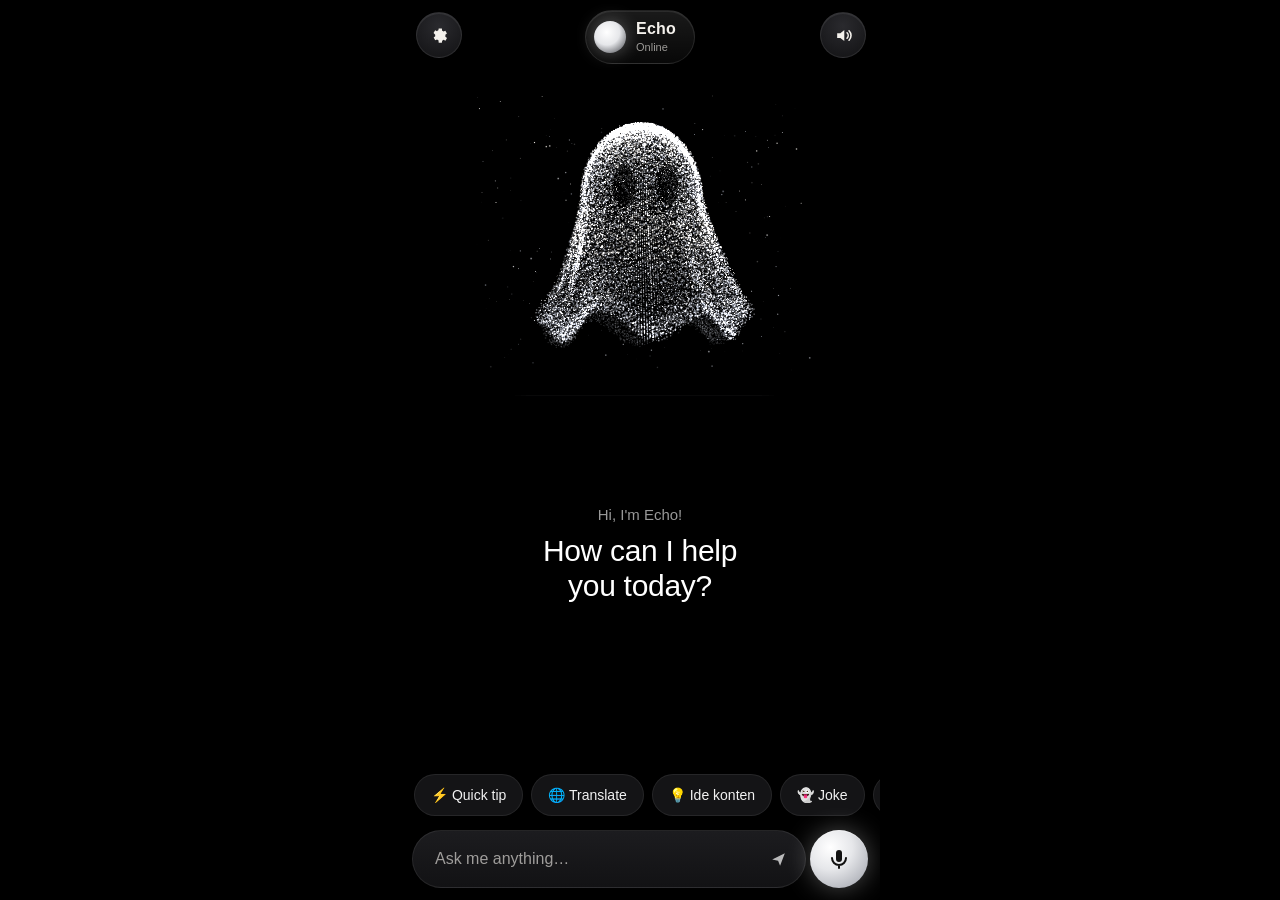
==== index.html @ 075603db "Echo: 3D particle ghost AI assistant (static site)" ====
<!doctype html>
<html lang="en">
<head>
<meta charset="utf-8">
<meta name="viewport" content="width=device-width, initial-scale=1, viewport-fit=cover, maximum-scale=1, user-scalable=no">
<title>Echo · 3D Ghost Assistant</title>
<meta name="theme-color" content="#000000">
<meta name="apple-mobile-web-app-capable" content="yes">
<meta name="mobile-web-app-capable" content="yes">
<meta name="apple-mobile-web-app-status-bar-style" content="black-translucent">
<meta name="apple-mobile-web-app-title" content="Echo">
<link rel="apple-touch-icon" href="assets/icon-180.png">
<link rel="icon" href="assets/icon-192.png">
<link rel="manifest" href="manifest.webmanifest">
<link rel="stylesheet" href="css/style.css">
<script type="importmap">{ "imports": { "three": "./vendor/three.module.js" } }</script>
</head>
<body>
<div id="app">
  <canvas id="scene" aria-label="3D ghost mascot. Tap to say hi, drag to spin."></canvas>

  <header class="top">
    <div class="brand">
      <span class="dot" id="statusDot"></span>
      <div>
        <div class="name" id="botName">Echo</div>
        <div class="status" id="statusText">Online</div>
      </div>
    </div>
    <div class="actions">
      <span class="chip" id="modeChip">Demo</span>
      <button class="icon-btn lang" id="langBtn" aria-label="Language">EN</button>
      <button class="icon-btn" id="muteBtn" aria-label="Mute voice">
        <svg viewBox="0 0 24 24" class="ic-on"><path d="M4 9v6h4l5 4V5L8 9H4z"/><path d="M16.5 8.5a5 5 0 0 1 0 7M19 6a8.5 8.5 0 0 1 0 12" fill="none" stroke="currentColor" stroke-width="2" stroke-linecap="round"/></svg>
        <svg viewBox="0 0 24 24" class="ic-off"><path d="M4 9v6h4l5 4V5L8 9H4z"/><path d="M17 9l5 6M22 9l-5 6" fill="none" stroke="currentColor" stroke-width="2" stroke-linecap="round"/></svg>
      </button>
      <button class="icon-btn" id="settingsBtn" aria-label="Settings">
        <svg viewBox="0 0 24 24"><path d="M12 15.5A3.5 3.5 0 1 0 12 8.5a3.5 3.5 0 0 0 0 7zm7.4-2.5a7.6 7.6 0 0 0 0-2l2-1.6-2-3.4-2.4 1a7.4 7.4 0 0 0-1.7-1L15 3h-4l-.4 2.5a7.4 7.4 0 0 0-1.7 1l-2.4-1-2 3.4L6.6 11a7.6 7.6 0 0 0 0 2l-2 1.6 2 3.4 2.4-1a7.4 7.4 0 0 0 1.7 1L11 21h4l.4-2.5a7.4 7.4 0 0 0 1.7-1l2.4 1 2-3.4-2.1-1.6z"/></svg>
      </button>
    </div>
  </header>

  <div class="hint" id="hint">Tap me · drag to spin</div>

  <div class="greet"><div class="g-hi">Hi, I'm Echo!</div><h1>How can I help<br>you today?</h1></div>
  <div class="chips" aria-label="Suggestions">
    <button type="button" data-q="Give me a quick productivity tip">⚡ Quick tip</button>
    <button type="button" data-q="Translate 'good morning, have a great day' to Bahasa Indonesia">🌐 Translate</button>
    <button type="button" data-q="Kasih ide konten Instagram untuk desain interior">💡 Ide konten</button>
    <button type="button" data-q="Tell me a short ghost joke">👻 Joke</button>
    <button type="button" data-q="Help me plan my day">🗓 Plan my day</button>
  </div>
  <div class="subtitle" id="subtitle"><span class="sub-name">Echo</span><p id="subText"></p></div>

  <section class="chat">
    <div class="log" id="log" aria-live="polite"></div>
    <form class="composer" id="composer" autocomplete="off">
      <button type="button" class="mic" id="micBtn" aria-label="Talk">
        <svg viewBox="0 0 24 24"><rect x="9" y="3" width="6" height="12" rx="3"/><path d="M5 11a7 7 0 0 0 14 0M12 18v3" fill="none" stroke="currentColor" stroke-width="2" stroke-linecap="round"/></svg>
      </button>
      <input id="input" type="text" enterkeyhint="send" placeholder="Ask me anything…" aria-label="Message">
      <button type="submit" class="send" id="sendBtn" aria-label="Send">
        <svg viewBox="0 0 24 24"><path d="M4 12l16-8-6 16-2.5-6.5L4 12z"/></svg>
      </button>
    </form>
  </section>

  <div class="sheet-backdrop" id="sheetBackdrop" hidden></div>
  <form class="sheet" id="sheet" hidden aria-label="Settings" onsubmit="return false">
    <div class="grab"></div>
    <h2>Settings</h2>
    <label class="field">
      <span>Gemini API key</span>
      <div class="keyrow">
        <input id="keyInput" type="password" autocomplete="new-password" placeholder="Paste your key (AIza…)" autocapitalize="off" autocorrect="off" spellcheck="false">
        <button type="button" class="ghost-btn" id="showKeyBtn">Show</button>
      </div>
      <small>Free key: <a href="https://aistudio.google.com/apikey" target="_blank" rel="noopener">aistudio.google.com/apikey</a>. Saved only on this phone (localStorage), never in the code.</small>
    </label>
    <label class="field">
      <span>Model</span>
      <select id="modelSelect"></select>
    </label>
    <label class="field row">
      <span>Remember chat on this phone</span>
      <input type="checkbox" id="persistChk">
    </label>
    <div class="btnrow">
      <button type="button" class="primary" id="saveBtn">Save</button>
      <button type="button" class="ghost-btn" id="clearKeyBtn">Remove key</button>
      <button type="button" class="ghost-btn" id="clearChatBtn">Clear chat</button>
    </div>
    <p class="fine" id="voiceInfo"></p>
  </form>
</div>
<script type="module" src="js/main.js"></script>
</body>
</html>
---- css/style.css ----
:root{
  --acc-hi:#ffb36b; --acc-lo:#d9360c; --acc-deep:#4a1a00; --acc-glow:rgba(255,100,20,.55); --acc-ink:#fff;
  --orange:#ff7a1a; --orange-2:#ff9a4a;
  --ink:#f4f1ec; --muted:rgba(244,241,236,.62);
  --glass:rgba(24,29,38,.55); --line:rgba(255,255,255,.10);
  --sat:env(safe-area-inset-top,0px); --sab:env(safe-area-inset-bottom,0px);
  --sal:env(safe-area-inset-left,0px); --sar:env(safe-area-inset-right,0px);
}
*{box-sizing:border-box;-webkit-tap-highlight-color:transparent}
html,body{margin:0;height:100%;overflow:hidden;overscroll-behavior:none}
body{
  font:15px/1.4 -apple-system,BlinkMacSystemFont,"SF Pro Text","Segoe UI",Roboto,sans-serif;
  color:var(--ink);
  background:#20262f;
  position:fixed;inset:0;
  -webkit-user-select:none;user-select:none;
}
#app{
  position:relative;height:100%;height:100dvh;width:100%;max-width:480px;margin:0 auto;overflow:hidden;
  background:
    radial-gradient(120% 55% at 50% 30%, #7b8899 0%, rgba(123,136,153,0) 70%),
    radial-gradient(80% 40% at 85% 45%, rgba(255,122,26,.10), rgba(255,122,26,0) 70%),
    linear-gradient(180deg,#5f6c7e 0%,#465161 45%,#2a313d 78%,#20262f 100%);
}
@media (min-width:481px){ body{background:#161a21} #app{box-shadow:0 0 80px rgba(0,0,0,.5)} }
#scene{position:absolute;inset:0;width:100%;height:100%;display:block;touch-action:none;cursor:grab}
#scene:active{cursor:grabbing}

.top{
  position:absolute;top:0;left:0;right:0;z-index:5;
  display:flex;align-items:center;justify-content:space-between;gap:8px;
  padding:calc(var(--sat) + 10px) calc(var(--sar) + 14px) 8px calc(var(--sal) + 16px);
  pointer-events:none;
}
.top>*{pointer-events:auto}
.brand{display:flex;align-items:center;gap:10px;min-width:0}
.name{font-weight:700;font-size:18px;letter-spacing:.2px}
.status{font-size:12px;color:var(--muted);white-space:nowrap}
.dot{width:10px;height:10px;border-radius:50%;background:var(--orange);box-shadow:0 0 0 3px rgba(255,122,26,.2),0 0 14px var(--orange);flex:none;transition:transform .3s}
.dot.pulse{animation:pulse 1s ease-in-out infinite}
@keyframes pulse{50%{transform:scale(1.35);box-shadow:0 0 0 6px var(--acc-glow),0 0 20px var(--orange)}}
.actions{display:flex;align-items:center;gap:6px}
.chip{font-size:11px;font-weight:600;letter-spacing:.4px;text-transform:uppercase;padding:4px 8px;border-radius:999px;border:1px solid rgba(255,122,26,.55);color:var(--orange-2);background:rgba(255,122,26,.10)}
.chip.live{border-color:rgba(255,255,255,.25);color:var(--ink);background:rgba(255,255,255,.08)}
.icon-btn{
  width:38px;height:38px;border-radius:12px;border:1px solid var(--line);background:var(--glass);
  -webkit-backdrop-filter:blur(12px);backdrop-filter:blur(12px);
  color:var(--ink);display:grid;place-items:center;padding:0;font-family:inherit;font-weight:600;font-size:12px;line-height:1;cursor:pointer
}
.icon-btn svg{width:19px;height:19px;fill:currentColor}
.icon-btn .ic-off{display:none}
.icon-btn.muted .ic-on{display:none}.icon-btn.muted .ic-off{display:block}
.icon-btn.muted{color:var(--muted)}
.icon-btn:active,.mic:active,.send:active{transform:scale(.94)}

.hint{
  position:absolute;left:50%;top:calc(var(--sat) + 64px);transform:translateX(-50%);z-index:4;
  font-size:12px;color:var(--muted);background:rgba(20,24,31,.35);padding:5px 10px;border-radius:999px;
  transition:opacity .6s;pointer-events:none;white-space:nowrap
}
.hint.gone{opacity:0}

.chat{
  position:absolute;left:0;right:0;bottom:0;z-index:5;
  padding:0 calc(var(--sar) + 12px) calc(var(--sab) + 12px) calc(var(--sal) + 12px);
  display:flex;flex-direction:column;gap:10px;pointer-events:none;
}
.log{
  pointer-events:auto;max-height:min(34vh,300px);max-height:min(34dvh,300px);overflow-y:auto;overflow-x:hidden;
  display:flex;flex-direction:column;gap:8px;padding:18px 2px 2px;
  -webkit-mask-image:linear-gradient(180deg,transparent 0,#000 22px);mask-image:linear-gradient(180deg,transparent 0,#000 22px);
  -webkit-overflow-scrolling:touch;overscroll-behavior:contain;-webkit-user-select:text;user-select:text
}
.msg{max-width:84%;padding:9px 13px;border-radius:18px;white-space:pre-wrap;word-wrap:break-word;overflow-wrap:anywhere;animation:pop .25s ease-out}
.msg.bot{align-self:flex-start;background:rgba(20,24,31,.62);border:1px solid var(--line);border-bottom-left-radius:6px;-webkit-backdrop-filter:blur(14px);backdrop-filter:blur(14px)}
.msg.user{align-self:flex-end;background:linear-gradient(135deg,var(--orange),var(--orange-2));color:#1d1208;font-weight:500;border-bottom-right-radius:6px}
.msg.err{border-color:rgba(255,122,26,.6)}
.msg a{color:var(--orange-2)}
.msg.typing{display:flex;gap:5px;padding:13px 15px}
.msg.typing i{width:7px;height:7px;border-radius:50%;background:var(--orange);opacity:.4;animation:tdot 1s infinite}
.msg.typing i:nth-child(2){animation-delay:.15s}.msg.typing i:nth-child(3){animation-delay:.3s}
@keyframes tdot{40%{opacity:1;transform:translateY(-3px)}}
@keyframes pop{from{opacity:0;transform:translateY(6px) scale(.98)}}

.composer{
  pointer-events:auto;display:flex;align-items:center;gap:8px;padding:6px;border-radius:24px;
  background:rgba(20,24,31,.7);border:1px solid var(--line);-webkit-backdrop-filter:blur(16px);backdrop-filter:blur(16px)
}
.composer input{
  flex:1;min-width:0;height:40px;border:0;outline:0;background:transparent;color:var(--ink);
  font-size:16px; /* >=16px prevents iOS zoom */ padding:0 4px;-webkit-user-select:text;user-select:text
}
.composer input::placeholder{color:var(--muted)}
.mic,.send{width:42px;height:42px;border-radius:50%;border:0;display:grid;place-items:center;flex:none;cursor:pointer;padding:0}
.mic{background:rgba(255,255,255,.08);color:var(--ink)}
.mic svg{width:20px;height:20px;fill:currentColor}
.mic.on{background:var(--orange);color:#1d1208;box-shadow:0 0 0 0 var(--acc-glow);animation:ring 1.2s infinite}
.mic.unsupported{opacity:.35}
@keyframes ring{70%{box-shadow:0 0 0 12px rgba(255,122,26,0)}100%{box-shadow:0 0 0 0 rgba(255,122,26,0)}}
.send{background:var(--orange);color:#1d1208}
.send svg{width:19px;height:19px;fill:currentColor}
.send:disabled{opacity:.45}

.sheet-backdrop{position:absolute;inset:0;z-index:9;background:rgba(8,10,14,.5)}
.sheet{
  position:absolute;left:0;right:0;bottom:0;z-index:10;max-height:88%;overflow-y:auto;
  background:#1c2129;border-top:1px solid var(--line);border-radius:22px 22px 0 0;
  padding:8px calc(var(--sar) + 18px) calc(var(--sab) + 18px) calc(var(--sal) + 18px);
  animation:up .25s ease-out;-webkit-user-select:text;user-select:text
}
@keyframes up{from{transform:translateY(40px);opacity:0}}
.grab{width:40px;height:5px;border-radius:3px;background:rgba(255,255,255,.2);margin:4px auto 10px}
.sheet h2{margin:0 0 12px;font-size:19px}
.field{display:block;margin:0 0 14px}
.field>span{display:block;font-size:13px;color:var(--muted);margin-bottom:6px}
.field.row{display:flex;align-items:center;justify-content:space-between}
.field.row>span{margin:0}
.field small{display:block;margin-top:6px;color:var(--muted);font-size:12px}
.field a{color:var(--orange-2)}
.keyrow{display:flex;gap:8px}
.sheet input[type=password],.sheet input[type=text],.sheet select{
  flex:1;min-width:0;width:100%;height:44px;border-radius:12px;border:1px solid var(--line);background:#12161c;color:var(--ink);font-size:16px;padding:0 12px
}
.sheet input[type=checkbox]{width:22px;height:22px;accent-color:var(--orange)}
.btnrow{display:flex;flex-wrap:wrap;gap:8px;margin-top:4px}
.primary{flex:1 1 100%;height:46px;border-radius:14px;border:0;background:var(--orange);color:#1d1208;font-family:inherit;font-weight:700;font-size:16px;cursor:pointer}
.ghost-btn{flex:1;height:42px;border-radius:12px;border:1px solid var(--line);background:rgba(255,255,255,.06);color:var(--ink);font-family:inherit;font-weight:600;font-size:14px;padding:0 12px;cursor:pointer;white-space:nowrap}
.fine{font-size:12px;color:var(--muted);margin:14px 0 0}
[hidden]{display:none!important}
.keyrow .ghost-btn{flex:none;width:72px}
/* alternative ghost backgrounds */
body[data-ghost=a] #app{background:radial-gradient(100% 50% at 50% 30%,#46566a 0%,rgba(70,86,106,0) 70%),linear-gradient(180deg,#34404f 0%,#2a3441 55%,#1d242d 100%)}
body[data-ghost=b] #app{background:radial-gradient(90% 50% at 50% 40%,#f07a2a 0%,rgba(240,122,42,0) 75%),#e2621a}
body[data-ghost=c] #app{background:radial-gradient(80% 45% at 50% 30%,#252b35 0%,rgba(37,43,53,0) 70%),linear-gradient(180deg,#14171d 0%,#0e1014 70%,#090a0d 100%)}
body[data-ghost=d] #app{background:radial-gradient(100% 50% at 50% 35%,#3e4d63 0%,rgba(62,77,99,0) 70%),linear-gradient(180deg,#2c3748 0%,#222b38 55%,#171c25 100%)}
body.clean .log, body.clean .hint{display:none}

/* ===== UI style options: ?ui=1 (default glass) | 2 (minimal voice-first) | 3 (bold clean) ===== */
.subtitle{display:none}
/* UI-2 minimal: no bubbles, floating subtitle, big mic */
body.ui-2 .log{display:none}
body.ui-2 .subtitle{display:block;position:absolute;left:0;right:0;bottom:calc(var(--sab) + 168px);z-index:5;text-align:center;padding:0 34px;pointer-events:none}
body.ui-2 .subtitle .sub-name{display:block;font-size:11px;letter-spacing:3px;text-transform:uppercase;color:var(--orange);margin-bottom:8px;font-weight:600}
body.ui-2 .subtitle p{margin:0;font-size:18px;line-height:1.45;font-weight:400;color:rgba(244,241,236,.92);text-shadow:0 2px 18px rgba(0,0,0,.45)}
body.ui-2 .subtitle.show p{animation:pop .5s ease-out}
body.ui-2 .composer{background:none;border:0;-webkit-backdrop-filter:none;backdrop-filter:none;flex-wrap:wrap;justify-content:center;gap:10px;padding:0}
body.ui-2 .mic{order:-1;width:76px;height:76px;margin:0 calc(50% - 38px);background:var(--orange);color:#1d1208;box-shadow:0 0 0 8px rgba(255,122,26,.14),0 0 40px rgba(255,122,26,.45)}
body.ui-2 .mic svg{width:30px;height:30px}
body.ui-2 .composer input{flex:1;height:40px;border-radius:20px;background:rgba(255,255,255,.06);border:1px solid rgba(255,255,255,.08);padding:0 16px;font-size:16px}
body.ui-2 .send{width:40px;height:40px;background:rgba(255,255,255,.06);color:var(--orange)}
body.ui-2 .top .icon-btn{background:transparent;border-color:transparent}
body.ui-2 .chip{border:0;background:transparent;padding:0}
/* UI-3 bold clean: light solid background, flat chips, flat bubbles, rounded input bar */
body.ui-3{background:#c4baab}
body.ui-3 #app{background:radial-gradient(80% 40% at 50% 30%,#d3cbbf 0%,rgba(211,203,191,0) 75%),#c4baab !important;color:#1c1f24}
body.ui-3 .name{color:#16191e}body.ui-3 .status{color:#6b6f76}
body.ui-3 .icon-btn{background:#fff;border:0;color:#1c1f24;border-radius:50%;box-shadow:0 1px 2px rgba(0,0,0,.06)}
body.ui-3 .chip{background:#1c1f24;color:#fff;border:0;padding:5px 10px}
body.ui-3 .msg.bot{background:#fff;color:#1c1f24;border:0;-webkit-backdrop-filter:none;backdrop-filter:none;box-shadow:0 1px 2px rgba(0,0,0,.05)}
body.ui-3 .msg.user{background:var(--orange);color:#fff}
body.ui-3 .log{-webkit-mask-image:none;mask-image:none}
body.ui-3 .composer{background:#fff;border:0;border-radius:30px;padding:7px;box-shadow:0 6px 24px rgba(40,30,20,.10);-webkit-backdrop-filter:none;backdrop-filter:none}
body.ui-3 .composer input{color:#1c1f24}body.ui-3 .composer input::placeholder{color:#8a8d93}
body.ui-3 .mic{background:#f1ede7;color:#1c1f24}
body.ui-3 .send{background:#1c1f24;color:#fff}
body.ui-3 .hint{background:rgba(255,255,255,.7);color:#555}

/* ===== UI-4: premium black (Dola-style) ===== */
.greet,.chips{display:none}
body.ui-4{background:#000}
body.ui-4 #app{background:#000 !important}
body.ui-4 .top{padding-top:calc(var(--sat) + 12px)}
body.ui-4 .brand{position:absolute;left:50%;transform:translateX(-50%);top:calc(var(--sat) + 10px);gap:10px;padding:7px 18px 7px 8px;border-radius:999px;
  background:linear-gradient(180deg,rgba(255,255,255,.10),rgba(255,255,255,.03));border:1px solid rgba(255,255,255,.10);box-shadow:inset 0 1px 0 rgba(255,255,255,.08)}
body.ui-4 .dot{width:32px;height:32px;border-radius:50%;background:radial-gradient(circle at 40% 35%,var(--acc-hi) 0%,var(--orange) 45%,var(--acc-deep) 100%);box-shadow:0 0 18px var(--acc-glow)}
body.ui-4 .name{font-size:16px;font-weight:600}
body.ui-4 .status{font-size:11px}
body.ui-4 .actions{margin-left:auto}
body.ui-4 .chip,body.ui-4 #langBtn{display:none}
body.ui-4 .icon-btn{width:46px;height:46px;border-radius:50%;background:radial-gradient(circle at 50% 30%,#2a2a2e,#121214);border:1px solid rgba(255,255,255,.09);box-shadow:inset 0 1px 0 rgba(255,255,255,.08)}
body.ui-4 #settingsBtn{position:absolute;left:calc(var(--sal) + 16px);top:calc(var(--sat) + 12px)}
body.ui-4 .greet{display:block;position:absolute;left:0;right:0;top:56%;z-index:4;text-align:center;pointer-events:none;padding:0 24px}
body.ui-4 .g-hi{font-size:15px;color:rgba(255,255,255,.6);margin-bottom:8px}
body.ui-4 .greet h1{margin:0;font-size:30px;line-height:1.18;font-weight:500;letter-spacing:-.3px;color:#fff}
body.ui-4 .chips{display:flex;gap:8px;overflow-x:auto;position:absolute;left:0;right:0;bottom:calc(var(--sab) + 84px);z-index:5;padding:0 14px;scrollbar-width:none}
body.ui-4 .chips::-webkit-scrollbar{display:none}
body.ui-4 .chips button{flex:none;height:42px;padding:0 16px;border-radius:999px;border:1px solid rgba(255,255,255,.08);background:#141416;color:#f2f2f2;font:500 14px -apple-system,BlinkMacSystemFont,sans-serif;white-space:nowrap}
body.ui-4.has-chat .greet,body.ui-4.has-chat .chips{display:none}
body.ui-4:not(.has-chat) .log{display:none}
body.ui-4 .msg.bot{background:#141416;border-color:rgba(255,255,255,.07);-webkit-backdrop-filter:none;backdrop-filter:none}
body.ui-4 .composer{background:none;border:0;padding:0;gap:10px;-webkit-backdrop-filter:none;backdrop-filter:none}
body.ui-4 .composer input{order:1;height:58px;border-radius:29px;background:linear-gradient(180deg,#1c1c1f,#121214);border:1px solid rgba(255,255,255,.08);padding:0 54px 0 22px}
body.ui-4 .send{order:2;margin-left:-60px;width:44px;height:44px;background:transparent;color:rgba(255,255,255,.7);position:relative;z-index:1}
body.ui-4 .mic{order:3;width:58px;height:58px;background:radial-gradient(circle at 35% 30%,var(--acc-hi) 0%,var(--orange) 40%,var(--acc-lo) 100%);color:var(--acc-ink);box-shadow:0 0 26px var(--acc-glow),inset 0 1px 0 rgba(255,255,255,.35)}
body.ui-4 .mic svg{width:24px;height:24px}
body.ui-4 .hint{display:none}

/* ===== Accent palettes ===== */
body[data-theme="2"]{--orange:#38c4ff;--orange-2:#8fdcff;--acc-hi:#c8f3ff;--acc-lo:#1460d6;--acc-deep:#06204a;--acc-glow:rgba(56,196,255,.5);--acc-ink:#fff}
body[data-theme="3"]{--orange:#b14dff;--orange-2:#e08aff;--acc-hi:#ff8ad8;--acc-lo:#5a1ad0;--acc-deep:#22063f;--acc-glow:rgba(190,70,255,.55);--acc-ink:#fff}
body[data-theme="4"]{--orange:#e6e7ea;--orange-2:#ffffff;--acc-hi:#ffffff;--acc-lo:#9a9da6;--acc-deep:#3a3c42;--acc-glow:rgba(255,255,255,.3);--acc-ink:#111}
body[data-theme="4"] .msg.user{color:#111}

/* default palette = icy blue (theme 2) when no data-theme override */
body.ui-4 .mic.on{animation:ring4 1.2s infinite}
@keyframes ring4{0%{box-shadow:0 0 0 0 var(--acc-glow),0 0 26px var(--acc-glow)}70%{box-shadow:0 0 0 16px rgba(0,0,0,0),0 0 40px var(--acc-glow)}100%{box-shadow:0 0 0 0 rgba(0,0,0,0),0 0 26px var(--acc-glow)}}
body.ui-4 .sheet{background:#0e0f11;border-top-color:rgba(255,255,255,.08)}
body.ui-4 .sheet input[type=password],body.ui-4 .sheet input[type=text],body.ui-4 .sheet select{background:#17181b}
body.ui-4 .primary{color:var(--acc-ink)}
body.ui-4 .msg.user{color:#04121c}
body[data-theme="4"].ui-4 .msg.user{color:#111}

.msg.nopop{animation:none}

body.ui-4 .dot.pulse{animation:pulse4 1.1s ease-in-out infinite}
@keyframes pulse4{50%{transform:scale(1.08);box-shadow:0 0 0 4px var(--acc-glow),0 0 22px var(--acc-glow)}}
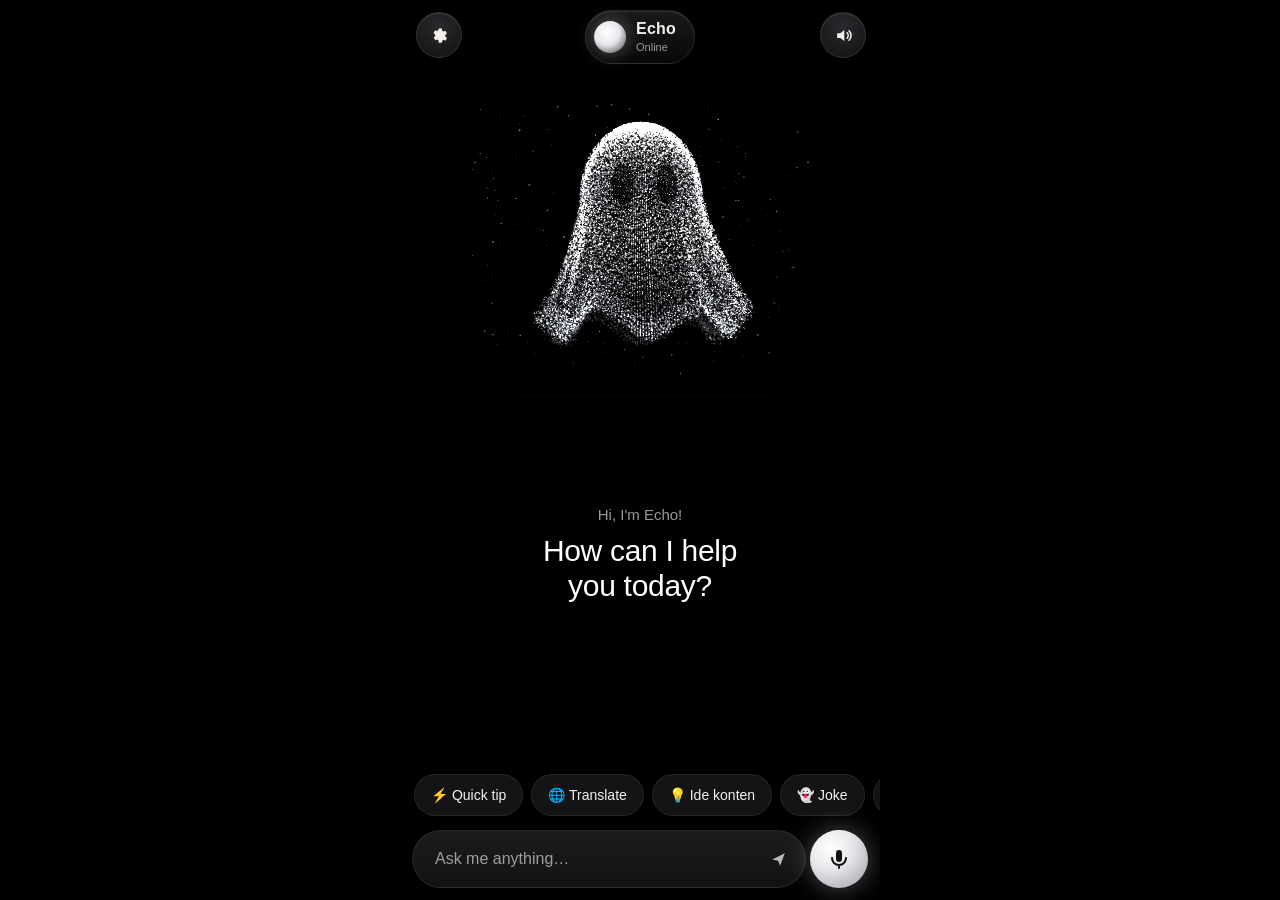
==== commit 264b0f7a: "Natural voice: Gemini TTS with iPhone voice fallback, voice picker + test" ====
--- a/index.html
+++ b/index.html
@@ -81,6 +81,19 @@
       <span>Model</span>
       <select id="modelSelect"></select>
     </label>
+    <div class="field">
+      <span>Voice</span>
+      <select id="engineSelect">
+        <option value="gemini">Natural AI voice (Gemini)</option>
+        <option value="device">iPhone voice (offline)</option>
+      </select>
+      <div class="keyrow" style="margin-top:8px">
+        <select id="geminiVoiceSelect" aria-label="AI voice"></select>
+        <select id="deviceVoiceSelect" aria-label="iPhone voice" hidden></select>
+        <button type="button" class="ghost-btn" id="testVoiceBtn">Test</button>
+      </div>
+      <small id="voiceTip">The AI voice needs your Gemini key; without it Echo uses the best iPhone voice. For a more natural iPhone voice, download one in Settings › Accessibility › Spoken Content › Voices (e.g. English › Ava or Zoe “Enhanced/Premium”, Indonesian › Damayanti).</small>
+    </div>
     <label class="field row">
       <span>Remember chat on this phone</span>
       <input type="checkbox" id="persistChk">
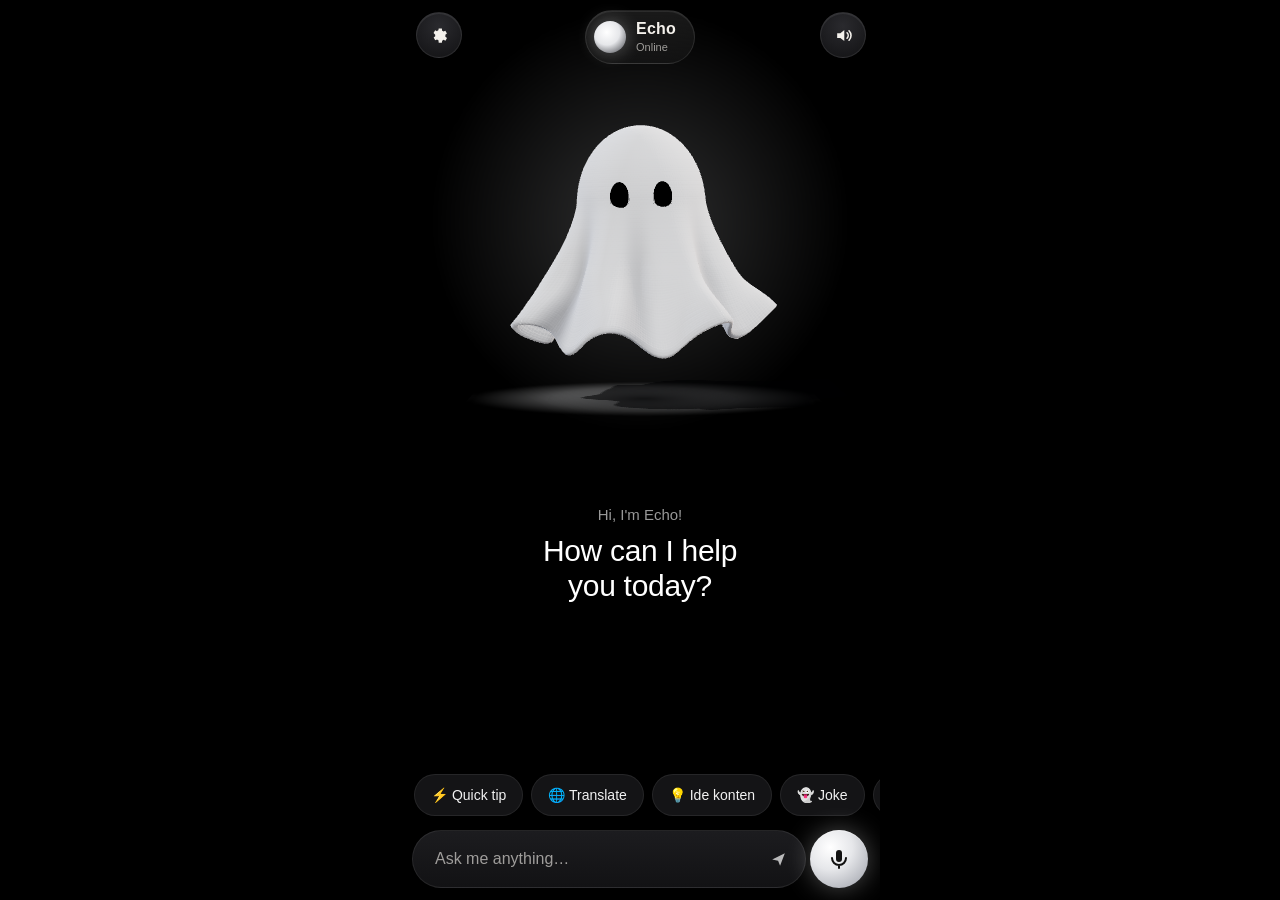
==== commit 260d722c: "Echo v2: classic white sheet ghost (fabric texture, shading, floor shadow, interactive eyes), new ic" ====
--- a/index.html
+++ b/index.html
@@ -9,10 +9,10 @@
 <meta name="mobile-web-app-capable" content="yes">
 <meta name="apple-mobile-web-app-status-bar-style" content="black-translucent">
 <meta name="apple-mobile-web-app-title" content="Echo">
-<link rel="apple-touch-icon" href="assets/icon-180.png">
-<link rel="icon" href="assets/icon-192.png">
-<link rel="manifest" href="manifest.webmanifest">
-<link rel="stylesheet" href="css/style.css">
+<link rel="apple-touch-icon" href="assets/icon-180.png?v=2">
+<link rel="icon" href="assets/icon-192.png?v=2">
+<link rel="manifest" href="manifest.webmanifest?v=2">
+<link rel="stylesheet" href="css/style.css?v=2">
 <script type="importmap">{ "imports": { "three": "./vendor/three.module.js" } }</script>
 </head>
 <body>
@@ -92,6 +92,7 @@
         <select id="deviceVoiceSelect" aria-label="iPhone voice" hidden></select>
         <button type="button" class="ghost-btn" id="testVoiceBtn">Test</button>
       </div>
+      <div class="using" id="voiceUsing">Using: …</div>
       <small id="voiceTip">The AI voice needs your Gemini key; without it Echo uses the best iPhone voice. For a more natural iPhone voice, download one in Settings › Accessibility › Spoken Content › Voices (e.g. English › Ava or Zoe “Enhanced/Premium”, Indonesian › Damayanti).</small>
     </div>
     <label class="field row">
@@ -104,8 +105,9 @@
       <button type="button" class="ghost-btn" id="clearChatBtn">Clear chat</button>
     </div>
     <p class="fine" id="voiceInfo"></p>
+    <p class="fine ver" id="verLabel"></p>
   </form>
 </div>
-<script type="module" src="js/main.js"></script>
+<script type="module" src="js/main.js?v=2"></script>
 </body>
 </html>
--- a/css/style.css
+++ b/css/style.css
@@ -214,3 +214,8 @@
 
 body.ui-4 .dot.pulse{animation:pulse4 1.1s ease-in-out infinite}
 @keyframes pulse4{50%{transform:scale(1.08);box-shadow:0 0 0 4px var(--acc-glow),0 0 22px var(--acc-glow)}}
+
+.using{margin-top:8px;font-size:13px;font-weight:600;color:var(--orange-2)}
+.fine.ver{margin-top:6px;opacity:.6}
+body.iconmode .top,body.iconmode .chat,body.iconmode .greet,body.iconmode .chips,body.iconmode .hint,body.iconmode .subtitle{display:none!important}
+body.iconmode,body.iconmode #app{background:transparent!important}
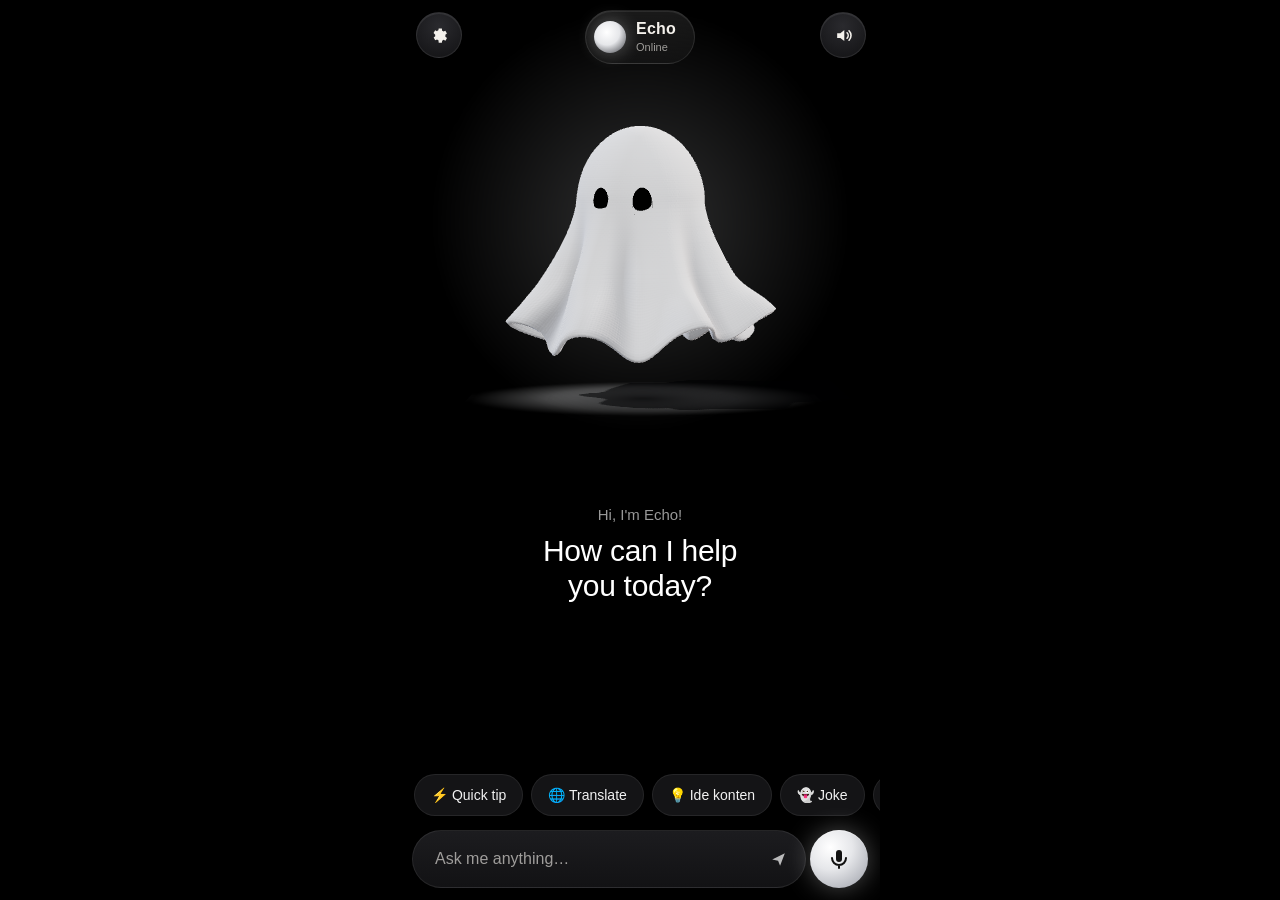
==== commit d3eb16af: "Echo v3: cuter voice – Gemini Leda (youthful) with cheerful/sweet style, brighter iPhone fallback (p" ====
--- a/index.html
+++ b/index.html
@@ -9,10 +9,10 @@
 <meta name="mobile-web-app-capable" content="yes">
 <meta name="apple-mobile-web-app-status-bar-style" content="black-translucent">
 <meta name="apple-mobile-web-app-title" content="Echo">
-<link rel="apple-touch-icon" href="assets/icon-180.png?v=2">
-<link rel="icon" href="assets/icon-192.png?v=2">
-<link rel="manifest" href="manifest.webmanifest?v=2">
-<link rel="stylesheet" href="css/style.css?v=2">
+<link rel="apple-touch-icon" href="assets/icon-180.png?v=3">
+<link rel="icon" href="assets/icon-192.png?v=3">
+<link rel="manifest" href="manifest.webmanifest?v=3">
+<link rel="stylesheet" href="css/style.css?v=3">
 <script type="importmap">{ "imports": { "three": "./vendor/three.module.js" } }</script>
 </head>
 <body>
@@ -108,6 +108,6 @@
     <p class="fine ver" id="verLabel"></p>
   </form>
 </div>
-<script type="module" src="js/main.js?v=2"></script>
+<script type="module" src="js/main.js?v=3"></script>
 </body>
 </html>
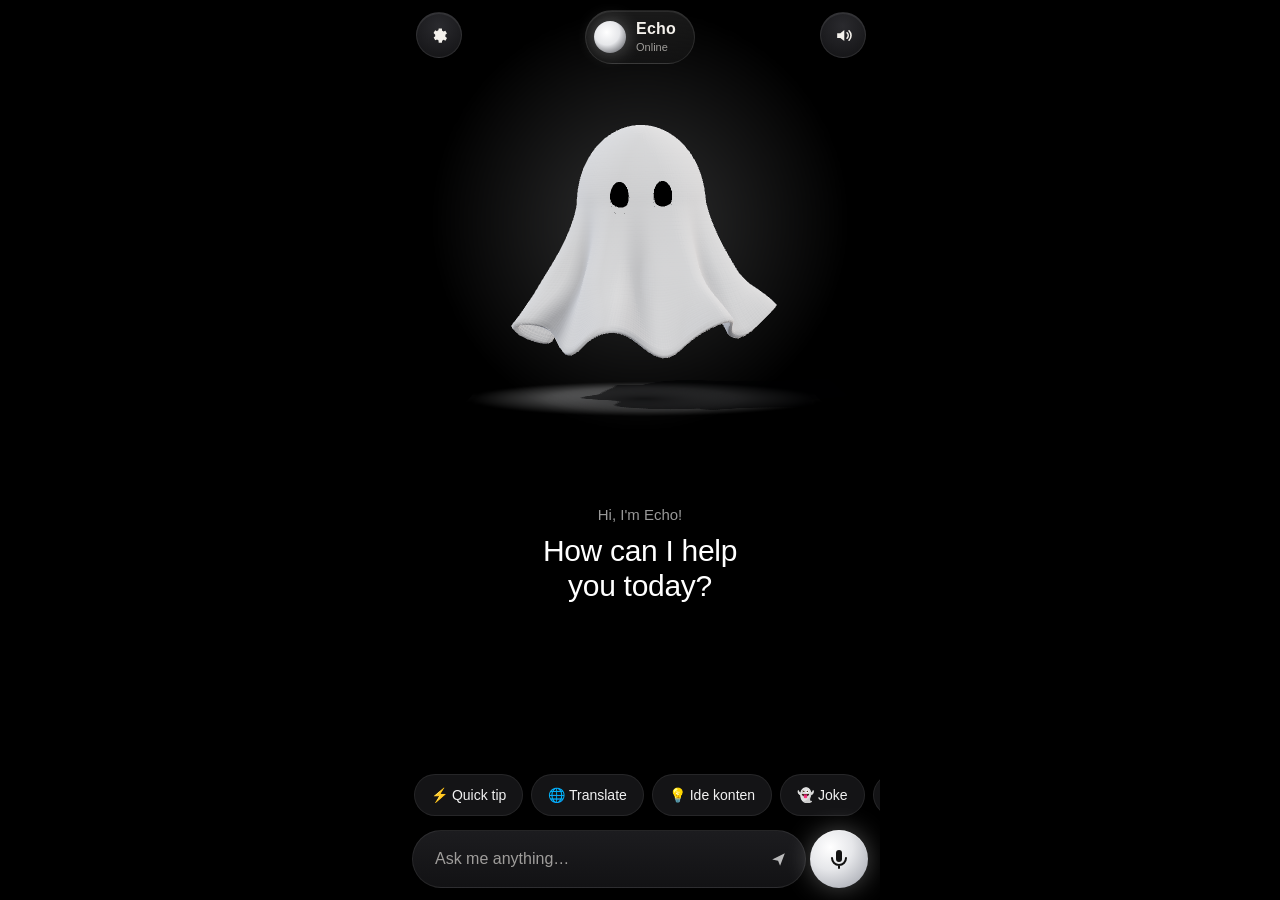
==== commit b2ded140: "Echo v4: adult-casual flirty persona (cheeky, sarcastic, swearing EN/ID, suggestive not explicit), p" ====
--- a/index.html
+++ b/index.html
@@ -9,10 +9,10 @@
 <meta name="mobile-web-app-capable" content="yes">
 <meta name="apple-mobile-web-app-status-bar-style" content="black-translucent">
 <meta name="apple-mobile-web-app-title" content="Echo">
-<link rel="apple-touch-icon" href="assets/icon-180.png?v=3">
-<link rel="icon" href="assets/icon-192.png?v=3">
-<link rel="manifest" href="manifest.webmanifest?v=3">
-<link rel="stylesheet" href="css/style.css?v=3">
+<link rel="apple-touch-icon" href="assets/icon-180.png?v=4">
+<link rel="icon" href="assets/icon-192.png?v=4">
+<link rel="manifest" href="manifest.webmanifest?v=4">
+<link rel="stylesheet" href="css/style.css?v=4">
 <script type="importmap">{ "imports": { "three": "./vendor/three.module.js" } }</script>
 </head>
 <body>
@@ -108,6 +108,6 @@
     <p class="fine ver" id="verLabel"></p>
   </form>
 </div>
-<script type="module" src="js/main.js?v=3"></script>
+<script type="module" src="js/main.js?v=4"></script>
 </body>
 </html>
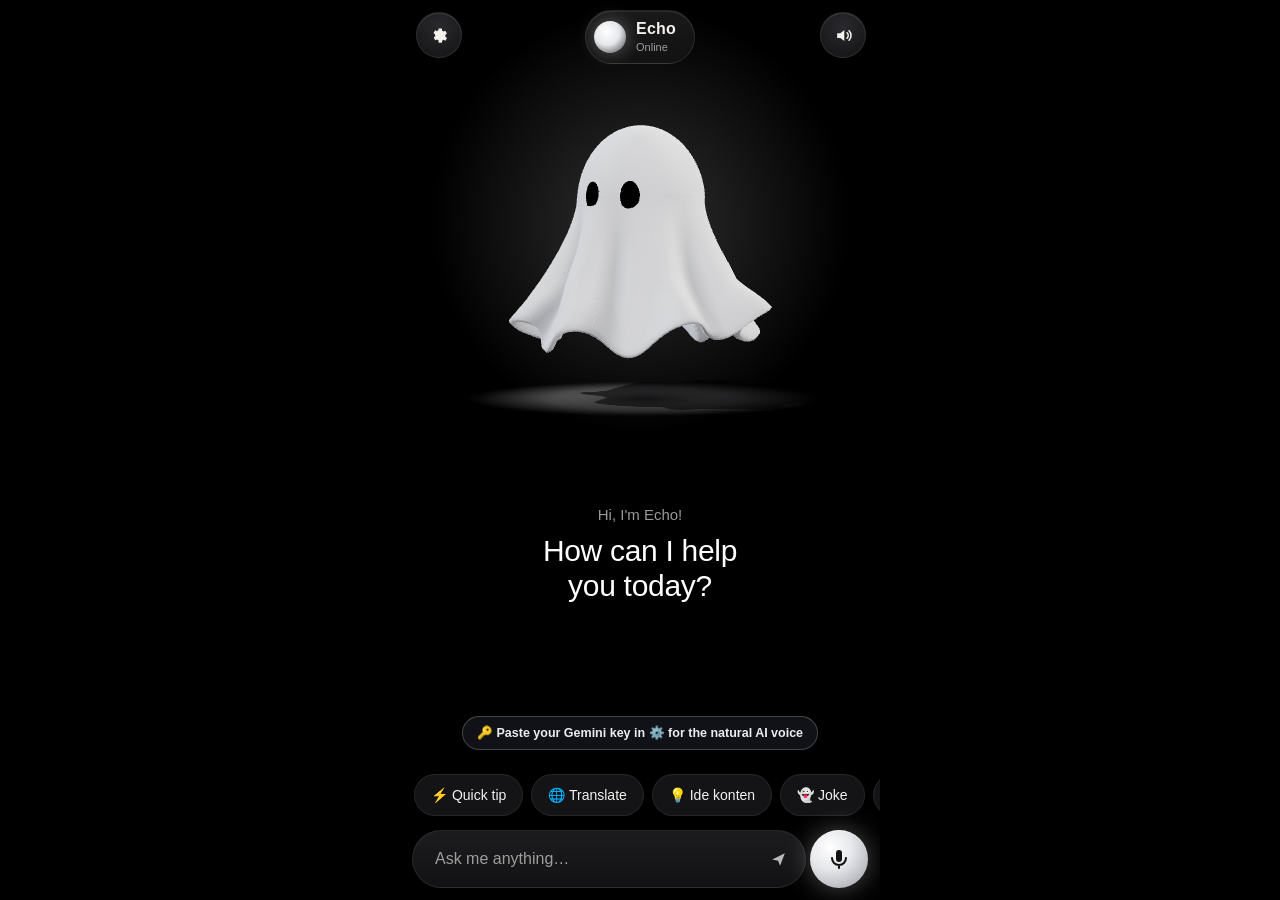
==== commit 03c6afd0: "Echo v5: reliable voice on iPhone – re-unlock audio on every gesture (touchend/click), manual WAV de" ====
--- a/index.html
+++ b/index.html
@@ -9,10 +9,10 @@
 <meta name="mobile-web-app-capable" content="yes">
 <meta name="apple-mobile-web-app-status-bar-style" content="black-translucent">
 <meta name="apple-mobile-web-app-title" content="Echo">
-<link rel="apple-touch-icon" href="assets/icon-180.png?v=4">
-<link rel="icon" href="assets/icon-192.png?v=4">
-<link rel="manifest" href="manifest.webmanifest?v=4">
-<link rel="stylesheet" href="css/style.css?v=4">
+<link rel="apple-touch-icon" href="assets/icon-180.png?v=5">
+<link rel="icon" href="assets/icon-192.png?v=5">
+<link rel="manifest" href="manifest.webmanifest?v=5">
+<link rel="stylesheet" href="css/style.css?v=5">
 <script type="importmap">{ "imports": { "three": "./vendor/three.module.js" } }</script>
 </head>
 <body>
@@ -40,6 +40,7 @@
     </div>
   </header>
 
+  <button type="button" class="key-nudge" id="keyNudge" hidden>🔑 Paste your Gemini key in ⚙️ for the natural AI voice</button>
   <div class="hint" id="hint">Tap me · drag to spin</div>
 
   <div class="greet"><div class="g-hi">Hi, I'm Echo!</div><h1>How can I help<br>you today?</h1></div>
@@ -93,7 +94,7 @@
         <button type="button" class="ghost-btn" id="testVoiceBtn">Test</button>
       </div>
       <div class="using" id="voiceUsing">Using: …</div>
-      <small id="voiceTip">The AI voice needs your Gemini key; without it Echo uses the best iPhone voice. For a more natural iPhone voice, download one in Settings › Accessibility › Spoken Content › Voices (e.g. English › Ava or Zoe “Enhanced/Premium”, Indonesian › Damayanti).</small>
+      <small id="voiceTip">The AI voice needs your Gemini key; without it Echo uses the iPhone backup voice. The home-screen app keeps its own storage, so paste the key there too. For a more natural iPhone voice, download one in Settings › Accessibility › Spoken Content › Voices (e.g. English › Ava or Zoe “Enhanced/Premium”, Indonesian › Damayanti).</small>
     </div>
     <label class="field row">
       <span>Remember chat on this phone</span>
@@ -108,6 +109,6 @@
     <p class="fine ver" id="verLabel"></p>
   </form>
 </div>
-<script type="module" src="js/main.js?v=4"></script>
+<script type="module" src="js/main.js?v=5"></script>
 </body>
 </html>
--- a/css/style.css
+++ b/css/style.css
@@ -219,3 +219,10 @@
 .fine.ver{margin-top:6px;opacity:.6}
 body.iconmode .top,body.iconmode .chat,body.iconmode .greet,body.iconmode .chips,body.iconmode .hint,body.iconmode .subtitle{display:none!important}
 body.iconmode,body.iconmode #app{background:transparent!important}
+
+.key-nudge{position:absolute;left:50%;transform:translateX(-50%);bottom:calc(var(--sab, 0px) + 150px);z-index:6;width:max-content;max-width:calc(100% - 40px);
+  padding:8px 14px;border-radius:999px;border:1px solid rgba(255,255,255,.22);background:rgba(20,22,28,.85);color:#e9ecf3;font-family:inherit;font-weight:600;font-size:12.5px;line-height:1.3;
+  -webkit-backdrop-filter:blur(10px);backdrop-filter:blur(10px);text-align:center;cursor:pointer}
+.key-nudge[hidden]{display:none}
+body.has-chat .key-nudge,body.iconmode .key-nudge,body.clean .key-nudge{display:none!important}
+.using.warn{color:#ffd28a}
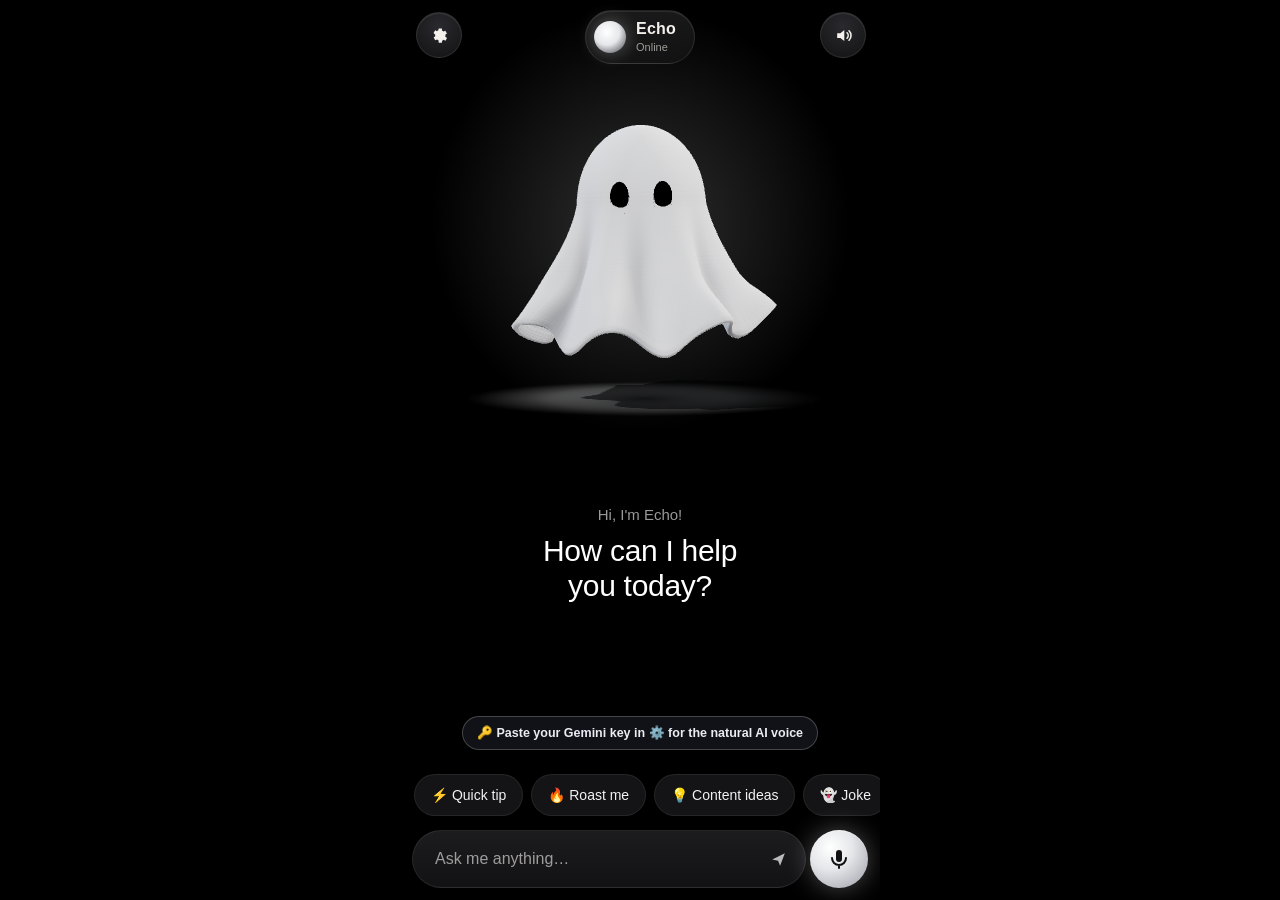
==== commit 133302ab: "Echo v6: English only – English UI/greetings/chips/demo/taps, persona always replies in English, en-" ====
--- a/index.html
+++ b/index.html
@@ -9,10 +9,10 @@
 <meta name="mobile-web-app-capable" content="yes">
 <meta name="apple-mobile-web-app-status-bar-style" content="black-translucent">
 <meta name="apple-mobile-web-app-title" content="Echo">
-<link rel="apple-touch-icon" href="assets/icon-180.png?v=5">
-<link rel="icon" href="assets/icon-192.png?v=5">
-<link rel="manifest" href="manifest.webmanifest?v=5">
-<link rel="stylesheet" href="css/style.css?v=5">
+<link rel="apple-touch-icon" href="assets/icon-180.png?v=6">
+<link rel="icon" href="assets/icon-192.png?v=6">
+<link rel="manifest" href="manifest.webmanifest?v=6">
+<link rel="stylesheet" href="css/style.css?v=6">
 <script type="importmap">{ "imports": { "three": "./vendor/three.module.js" } }</script>
 </head>
 <body>
@@ -46,8 +46,8 @@
   <div class="greet"><div class="g-hi">Hi, I'm Echo!</div><h1>How can I help<br>you today?</h1></div>
   <div class="chips" aria-label="Suggestions">
     <button type="button" data-q="Give me a quick productivity tip">⚡ Quick tip</button>
-    <button type="button" data-q="Translate 'good morning, have a great day' to Bahasa Indonesia">🌐 Translate</button>
-    <button type="button" data-q="Kasih ide konten Instagram untuk desain interior">💡 Ide konten</button>
+    <button type="button" data-q="Roast my morning routine: coffee, scroll, panic">🔥 Roast me</button>
+    <button type="button" data-q="Give me Instagram content ideas for interior design">💡 Content ideas</button>
     <button type="button" data-q="Tell me a short ghost joke">👻 Joke</button>
     <button type="button" data-q="Help me plan my day">🗓 Plan my day</button>
   </div>
@@ -94,7 +94,7 @@
         <button type="button" class="ghost-btn" id="testVoiceBtn">Test</button>
       </div>
       <div class="using" id="voiceUsing">Using: …</div>
-      <small id="voiceTip">The AI voice needs your Gemini key; without it Echo uses the iPhone backup voice. The home-screen app keeps its own storage, so paste the key there too. For a more natural iPhone voice, download one in Settings › Accessibility › Spoken Content › Voices (e.g. English › Ava or Zoe “Enhanced/Premium”, Indonesian › Damayanti).</small>
+      <small id="voiceTip">The AI voice needs your Gemini key; without it Echo uses the iPhone backup voice. The home-screen app keeps its own storage, so paste the key there too. For a more natural iPhone voice, download one in Settings › Accessibility › Spoken Content › Voices (e.g. English › Ava or Zoe “Enhanced/Premium”).</small>
     </div>
     <label class="field row">
       <span>Remember chat on this phone</span>
@@ -109,6 +109,6 @@
     <p class="fine ver" id="verLabel"></p>
   </form>
 </div>
-<script type="module" src="js/main.js?v=5"></script>
+<script type="module" src="js/main.js?v=6"></script>
 </body>
 </html>
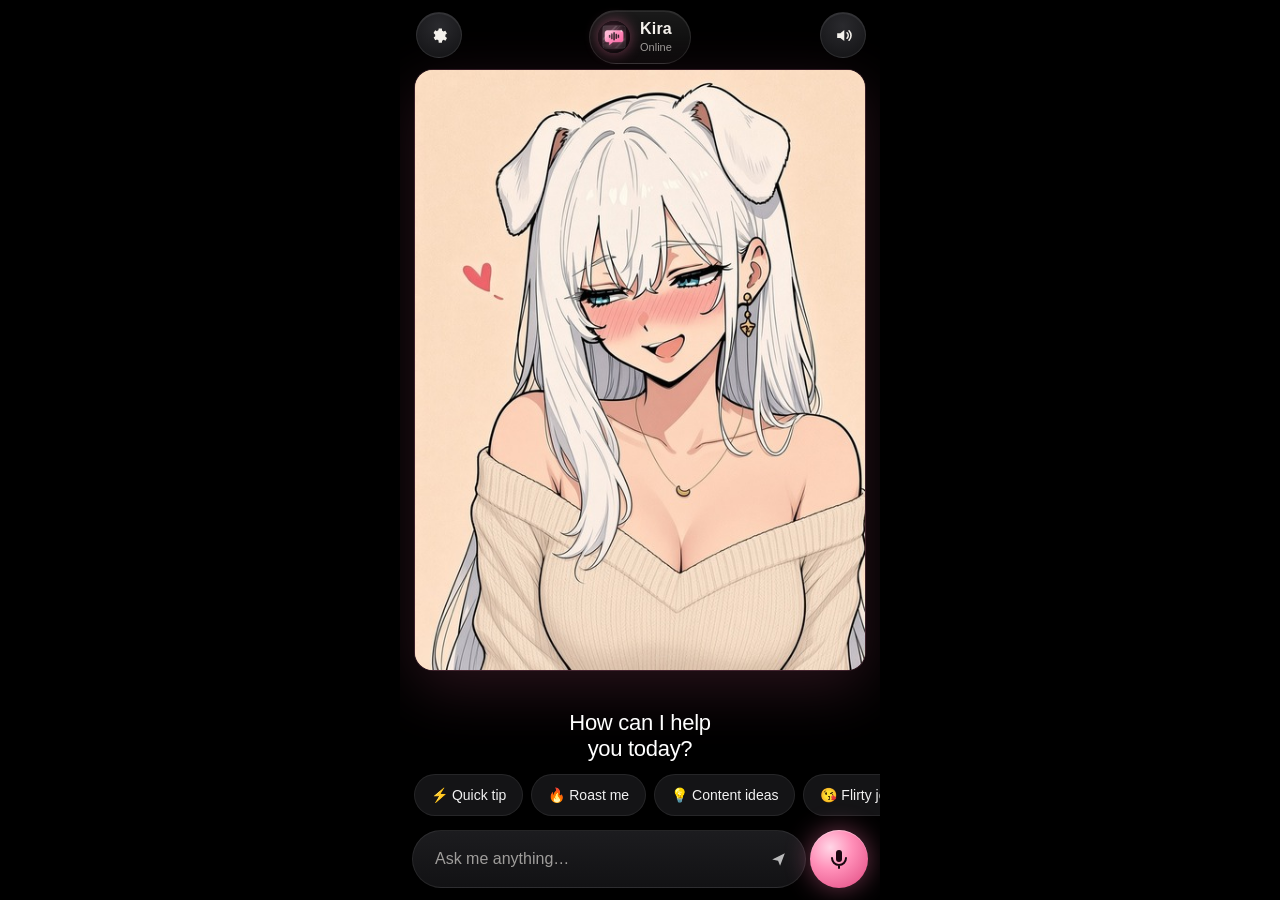
==== commit 4021f5ee: "Preview + live v8.5: Kira outfit G (off-shoulder sweater) with idle, talking, lovestruck, flustered " ====
--- a/index.html
+++ b/index.html
@@ -2,28 +2,33 @@
 <html lang="en">
 <head>
 <meta charset="utf-8">
+<meta http-equiv="Cache-Control" content="no-cache">
 <meta name="viewport" content="width=device-width, initial-scale=1, viewport-fit=cover, maximum-scale=1, user-scalable=no">
-<title>Echo · 3D Ghost Assistant</title>
+<title>Kira</title>
 <meta name="theme-color" content="#000000">
 <meta name="apple-mobile-web-app-capable" content="yes">
 <meta name="mobile-web-app-capable" content="yes">
 <meta name="apple-mobile-web-app-status-bar-style" content="black-translucent">
-<meta name="apple-mobile-web-app-title" content="Echo">
-<link rel="apple-touch-icon" href="assets/icon-180.png?v=6">
-<link rel="icon" href="assets/icon-192.png?v=6">
-<link rel="manifest" href="manifest.webmanifest?v=6">
-<link rel="stylesheet" href="css/style.css?v=6">
-<script type="importmap">{ "imports": { "three": "./vendor/three.module.js" } }</script>
+<meta name="apple-mobile-web-app-title" content="Kira">
+<link rel="apple-touch-icon" href="assets/icon-180.png?v=85">
+<link rel="icon" href="assets/icon-192.png?v=85">
+<link rel="manifest" href="manifest.webmanifest?v=85">
+<link rel="stylesheet" href="css/style.css?v=85">
+<link rel="preload" as="image" href="assets/kira/poster.jpg?v=85">
 </head>
 <body>
 <div id="app">
-  <canvas id="scene" aria-label="3D ghost mascot. Tap to say hi, drag to spin."></canvas>
+  <div id="stage" class="kira-stage" aria-label="Kira behind the glass. Tap to tease her.">
+    <img class="kira-poster" src="assets/kira/poster.jpg?v=85" alt="">
+    <video class="kira-v on" src="assets/kira/idle.mp4?v=85" poster="assets/kira/poster.jpg?v=85" muted autoplay loop playsinline webkit-playsinline preload="auto" disablepictureinpicture></video>
+    <video class="kira-v" muted playsinline webkit-playsinline preload="none" disablepictureinpicture></video>
+  </div>
 
   <header class="top">
     <div class="brand">
-      <span class="dot" id="statusDot"></span>
+      <span class="dot" id="statusDot"><img src="assets/icon-192.png?v=85" alt=""></span>
       <div>
-        <div class="name" id="botName">Echo</div>
+        <div class="name" id="botName">Kira</div>
         <div class="status" id="statusText">Online</div>
       </div>
     </div>
@@ -40,18 +45,19 @@
     </div>
   </header>
 
+  <div class="dl-pill" id="dlPill" hidden></div>
   <button type="button" class="key-nudge" id="keyNudge" hidden>🔑 Paste your Gemini key in ⚙️ for the natural AI voice</button>
   <div class="hint" id="hint">Tap me · drag to spin</div>
 
-  <div class="greet"><div class="g-hi">Hi, I'm Echo!</div><h1>How can I help<br>you today?</h1></div>
+  <div class="greet"><div class="g-hi">Hi, I'm Kira 😘</div><h1>How can I help<br>you today?</h1></div>
   <div class="chips" aria-label="Suggestions">
     <button type="button" data-q="Give me a quick productivity tip">⚡ Quick tip</button>
     <button type="button" data-q="Roast my morning routine: coffee, scroll, panic">🔥 Roast me</button>
     <button type="button" data-q="Give me Instagram content ideas for interior design">💡 Content ideas</button>
-    <button type="button" data-q="Tell me a short ghost joke">👻 Joke</button>
+    <button type="button" data-q="Tell me a flirty joke">😘 Flirty joke</button>
     <button type="button" data-q="Help me plan my day">🗓 Plan my day</button>
   </div>
-  <div class="subtitle" id="subtitle"><span class="sub-name">Echo</span><p id="subText"></p></div>
+  <div class="subtitle" id="subtitle"><span class="sub-name">Kira</span><p id="subText"></p></div>
 
   <section class="chat">
     <div class="log" id="log" aria-live="polite"></div>
@@ -85,16 +91,27 @@
     <div class="field">
       <span>Voice</span>
       <select id="engineSelect">
-        <option value="gemini">Natural AI voice (Gemini)</option>
+        <option value="kokoro">Heart &amp; friends – free, on this phone ★</option>
+        <option value="gemini">Gemini AI voice (needs your key)</option>
         <option value="device">iPhone voice (offline)</option>
       </select>
       <div class="keyrow" style="margin-top:8px">
-        <select id="geminiVoiceSelect" aria-label="AI voice"></select>
+        <select id="kokoroVoiceSelect" aria-label="Free voice"></select>
+        <select id="geminiVoiceSelect" aria-label="AI voice" hidden></select>
         <select id="deviceVoiceSelect" aria-label="iPhone voice" hidden></select>
         <button type="button" class="ghost-btn" id="testVoiceBtn">Test</button>
       </div>
+      <div class="kokoro-opts" id="kokoroOpts">
+        <label class="mini"><span>Model size</span><select id="kModelSelect"></select></label>
+        <label class="mini"><span>Engine</span><select id="kDeviceSelect"><option value="auto">Auto (WASM on iPhone)</option><option value="wasm">WASM only (safest)</option><option value="webgpu">WebGPU (experimental)</option></select></label>
+        <label class="mini"><span>Audio output</span><select id="aOutSelect"><option value="element">Audio player (works in silent mode) ★</option><option value="webaudio">Web Audio</option></select></label>
+        <label class="mini"><span>Playback</span><select id="kModeSelect"><option value="stream">Stream – talks right away</option><option value="gapless">Gapless – smooth, starts later</option></select></label>
+        <div class="kbar" id="kBar"><i></i></div>
+        <div class="kstatus" id="kStatus"></div>
+        <button type="button" class="ghost-btn small" id="kClearBtn">Delete downloaded voice models</button>
+      </div>
       <div class="using" id="voiceUsing">Using: …</div>
-      <small id="voiceTip">The AI voice needs your Gemini key; without it Echo uses the iPhone backup voice. The home-screen app keeps its own storage, so paste the key there too. For a more natural iPhone voice, download one in Settings › Accessibility › Spoken Content › Voices (e.g. English › Ava or Zoe “Enhanced/Premium”).</small>
+      <small id="voiceTip">Heart is a free open-source voice (Kokoro) that runs on this phone – no key, no cost. It downloads once (~86 MB) and stays cached. If it isn't ready yet, Kira uses the Gemini voice (if you pasted a key) or the iPhone voice.</small>
     </div>
     <label class="field row">
       <span>Remember chat on this phone</span>
@@ -109,6 +126,6 @@
     <p class="fine ver" id="verLabel"></p>
   </form>
 </div>
-<script type="module" src="js/main.js?v=6"></script>
+<script type="module" src="js/main.js?v=85"></script>
 </body>
 </html>
--- a/css/style.css
+++ b/css/style.css
@@ -226,3 +226,43 @@
 .key-nudge[hidden]{display:none}
 body.has-chat .key-nudge,body.iconmode .key-nudge,body.clean .key-nudge{display:none!important}
 .using.warn{color:#ffd28a}
+
+/* v7: free on-device voice */
+.kokoro-opts{margin-top:10px;padding:10px;border:1px solid rgba(255,255,255,.1);border-radius:12px;background:rgba(255,255,255,.03);display:grid;gap:8px}
+.kokoro-opts[hidden]{display:none}
+.kokoro-opts .mini{display:flex;align-items:center;gap:8px;justify-content:space-between;font-size:12.5px;color:#aab0bb}
+.kokoro-opts .mini select{max-width:62%;font-size:13px}
+.kbar{height:6px;border-radius:4px;background:rgba(255,255,255,.1);overflow:hidden}.kbar i{display:block;height:100%;width:0;background:#e9ecf3;transition:width .25s}
+.kstatus{font-size:12px;color:#c9ced8;min-height:1.2em}.kstatus.err{color:#ff9b9b}
+.ghost-btn.small{font-size:12px;padding:6px 10px;justify-self:start}
+.dl-pill{position:absolute;left:50%;transform:translateX(-50%);top:calc(var(--sat, 0px) + 100px);z-index:6;width:max-content;max-width:calc(100% - 40px);
+  padding:6px 12px;border-radius:999px;border:1px solid rgba(255,255,255,.18);background:rgba(20,22,28,.85);color:#e9ecf3;font-size:12px;font-weight:600;
+  -webkit-backdrop-filter:blur(10px);backdrop-filter:blur(10px);text-align:center;pointer-events:none}
+.dl-pill[hidden]{display:none}.dl-pill.err{color:#ffb3b3}
+body.iconmode .dl-pill,body.clean .dl-pill{display:none!important}
+
+#dbg{position:fixed;left:6px;right:6px;top:calc(var(--sat, 0px) + 6px);max-height:62vh;z-index:99;background:rgba(0,0,0,.92);border:1px solid #ffd28a;border-radius:12px;color:#e8ebf0;font:11.5px/1.4 ui-monospace,Menlo,monospace;display:flex;flex-direction:column;padding:8px}
+#dbg.min{max-height:40px;overflow:hidden}
+.dbg-h{font-size:12px;color:#ffd28a}.dbg-h span{color:#aab0bb}
+.dbg-s{white-space:pre-wrap;margin:6px 0;color:#9fe0b5}
+.dbg-b{display:flex;flex-wrap:wrap;gap:5px}.dbg-b button{font:600 12px -apple-system,system-ui;padding:8px 9px;border-radius:9px;border:0;background:#fff;color:#000}
+#dbgLog{flex:1;overflow:auto;margin:6px 0 0;white-space:pre-wrap;color:#c9ced8;min-height:80px}
+
+/* ===== v8 Kira: video mascot behind the glass on the black UI ===== */
+body[data-theme="5"]{--orange:#ff8fb8;--orange-2:#ffc2d9;--acc-hi:#ffd6e6;--acc-lo:#e0477f;--acc-deep:#4a0f26;--acc-glow:rgba(255,120,170,.45);--acc-ink:#1a0710}
+.kira-stage{position:absolute;left:50%;top:calc(var(--sat) + 70px);z-index:1;
+  height:calc(100vh - var(--sat) - var(--sab) - 70px - 150px);height:calc(100dvh - var(--sat) - var(--sab) - 70px - 150px);
+  max-width:calc(100vw - 24px);aspect-ratio:3/4;transform:translate(calc(-50% + var(--px,0px)),var(--py,0px));
+  border-radius:18px;overflow:hidden;background:#000;box-shadow:0 0 0 1px rgba(255,143,184,.18),0 18px 60px rgba(255,120,170,.16);
+  transition:transform .6s cubic-bezier(.2,.7,.2,1),height .35s ease;touch-action:manipulation;-webkit-tap-highlight-color:transparent}
+body.has-chat .kira-stage{height:min(calc(100vh - var(--sat) - var(--sab) - 70px - min(34vh,300px) - 96px),calc((100vw - 24px) * 4 / 3));height:min(calc(100dvh - var(--sat) - var(--sab) - 70px - min(34dvh,300px) - 96px),calc((100vw - 24px) * 4 / 3))}
+.kira-stage>img,.kira-stage>video{position:absolute;inset:0;width:100%;height:100%;object-fit:cover;display:block;pointer-events:none}
+.kira-v{opacity:0;transition:opacity .26s linear}
+.kira-v.on{opacity:1}
+body.ui-4 .greet{top:auto;bottom:calc(var(--sab) + 138px)}
+body.ui-4 .greet h1{font-size:22px}
+body.ui-4 .greet .g-hi{display:none}
+body.ui-4:not(.has-chat) .kira-stage{height:min(calc(100dvh - var(--sat) - var(--sab) - 70px - 230px),calc((100vw - 24px) * 4 / 3))}
+body.ui-4 .dot{overflow:hidden;background:#111;box-shadow:0 0 14px var(--acc-glow)}
+body.ui-4 .dot img{width:100%;height:100%;display:block}
+body.ui-4 .dot.pulse{animation:pulse4 1.1s ease-in-out infinite}
